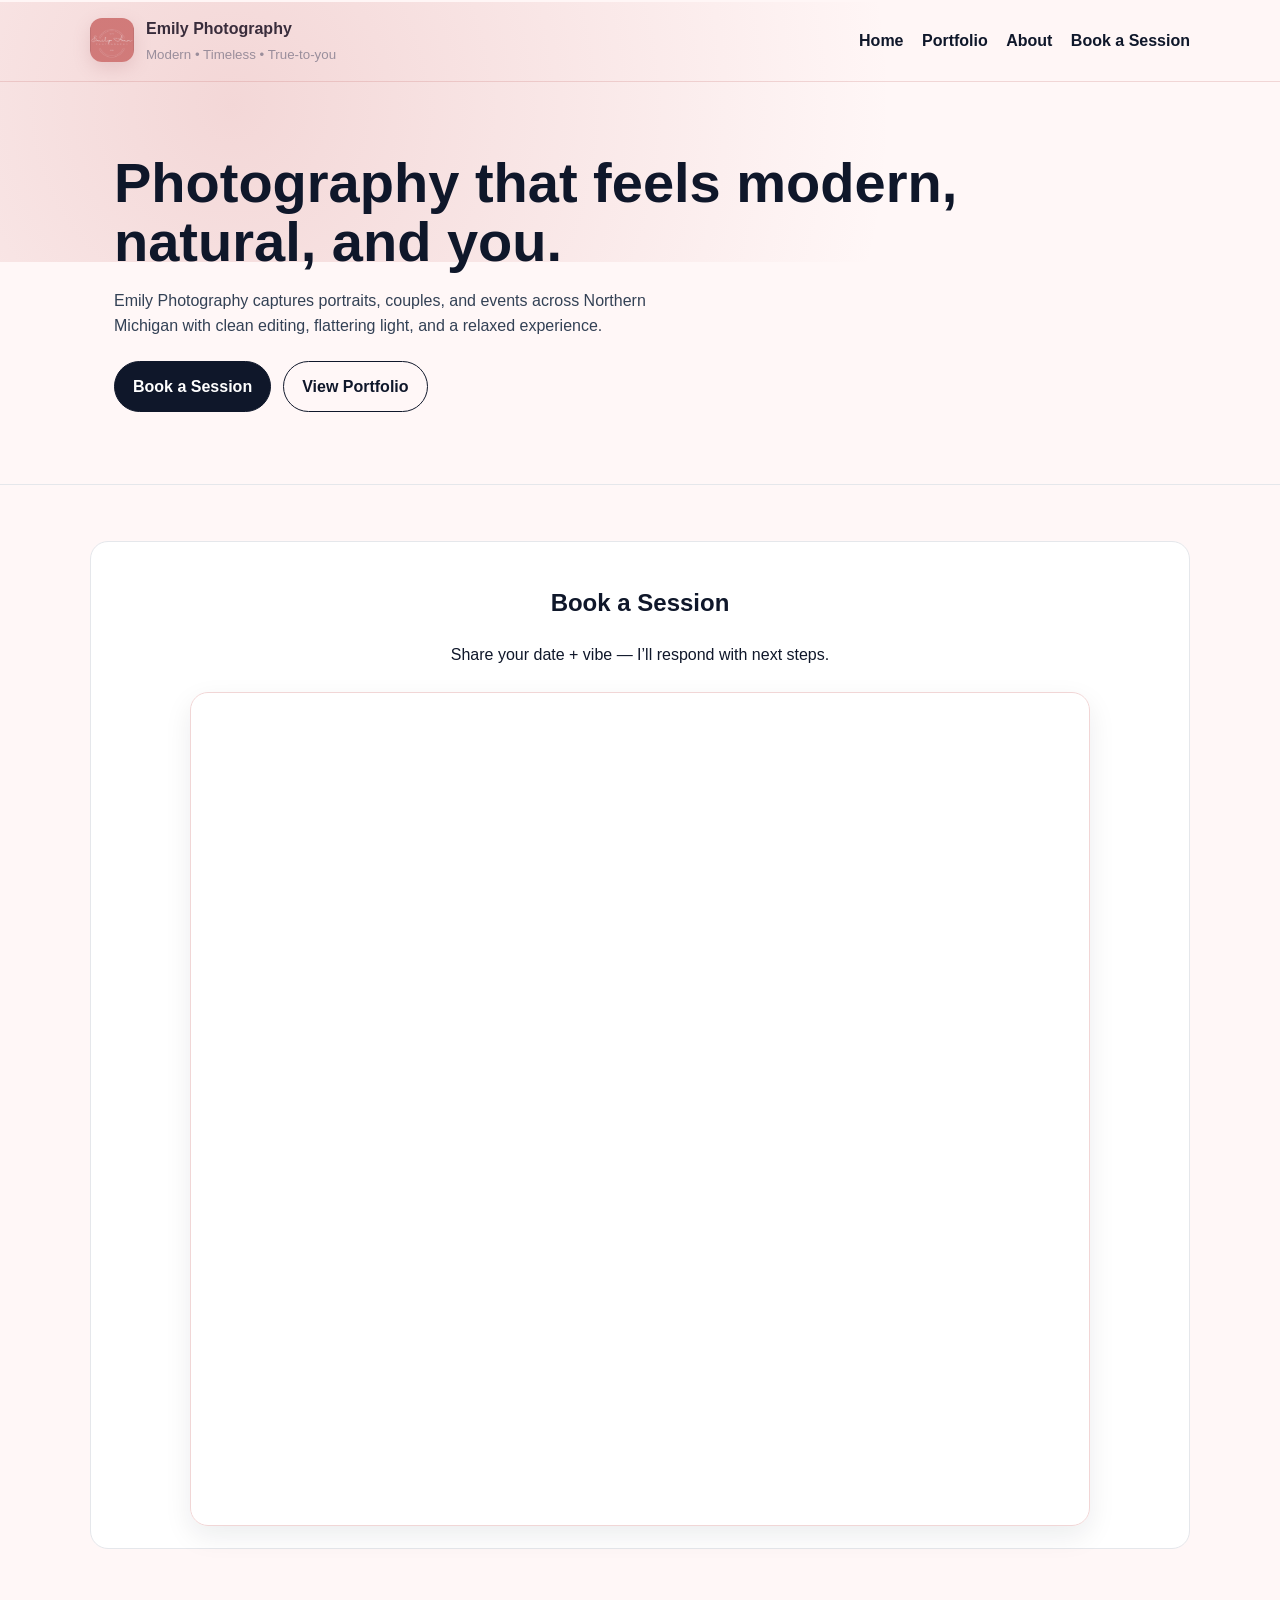
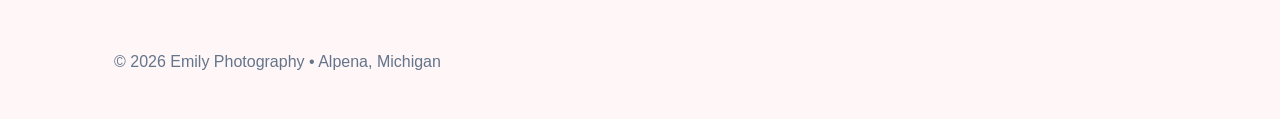
==== index.html @ 6cd6b3d8 "Make booking iframe responsive and accessible (min-height + title + loading)" ====
<!DOCTYPE html>
<html lang="en">

<head>
  <meta charset="UTF-8">
  <title>Emily Photography | Alpena, Michigan</title>
  <meta name="viewport" content="width=device-width, initial-scale=1.0">
  <link rel="stylesheet" href="styles.css?v=4">
</head>

<body>
  <a class="skip-link" href="#main">Skip to content</a>

<header>
  <div class="container nav">
    <a class="brand" href="index.html">
      <img
        class="brand__logo"
        src="images/logo.png"
        alt="Emily Ann Photography logo"
      >
      <span class="brand__text">
        <strong>Emily Photography</strong>
        <small>Modern • Timeless • True-to-you</small>
      </span>
    </a>

    <input id="nav-toggle" class="nav-toggle" type="checkbox" aria-hidden="true" />
    <label class="burger" for="nav-toggle" aria-label="Toggle navigation" aria-controls="primary-nav" aria-expanded="false"><span></span></label>

    <nav id="primary-nav" class="navlinks" role="navigation">
      <a href="index.html" class="active">Home</a>
      <a href="portfolio.html">Portfolio</a>
      <a href="about.html">About</a>
      <a href="book.html">Book a Session</a>
    </nav>
  </div>
</header>

<main id="main">

  <section class="hero">

 
    <div class="container">
      <h1>Photography that feels modern, natural, and you.</h1>

      <p>
        Emily Photography captures portraits, couples, and events across
        Northern Michigan with clean editing, flattering light, and a relaxed experience.
      </p>

      <div class="btnRow">
        <a class="btn dark" href="#book">Book a Session</a>
        <a class="btn" href="portfolio.html">View Portfolio</a>
      </div>
    </div>
  </section>

  <section id="book" class="section">
    <div class="container card pad" style="text-align:center;">
      <h2>Book a Session</h2>
      <p>Share your date + vibe — I’ll respond with next steps.</p>
<div class="formEmbed" style="margin-top:24px; text-align:left;">
  <iframe
    src="https://docs.google.com/forms/d/e/1FAIpQLScd4EFH-3sNKVYzBAOEiXhfHDELiRGrvVAjnkmU3j-9_em-rw/viewform?embedded=true"
    title="Booking form"
    loading="lazy"
    style="width:100%; min-height:800px; border:0;">
    Loading…
  </iframe>
</div>
    </div>
  </section>

</main>

<footer>
  <div class="container">
    <p>© <span id="year"></span> Emily Photography • Alpena, Michigan</p>
  </div>
</footer>

<script>
  // set year
  document.getElementById("year").textContent = new Date().getFullYear();

  // mobile nav toggle accessibility
  (function(){
    const toggle = document.getElementById('nav-toggle');
    const burger = document.querySelector('.burger');
    const nav = document.getElementById('primary-nav');
    if (!toggle || !burger || !nav) return;

    function update(){
      const open = toggle.checked;
      burger.setAttribute('aria-expanded', String(open));
    }

    toggle.addEventListener('change', update);

    // close nav when a link is clicked (small screens)
    document.querySelectorAll('.navlinks a').forEach(a => a.addEventListener('click', ()=>{
      if (toggle.checked) { toggle.checked = false; update(); }
    }));

    // Esc closes nav
    document.addEventListener('keydown', (e)=>{
      if (e.key === 'Escape' && toggle.checked){ toggle.checked = false; update(); }
    });
  })();
</script>

</body>
</html>
---- styles.css ----
/* base */
*{ box-sizing: border-box; }

:root{
  /* pulled from your logo */
  --brand-rose:  #D07878;
  --brand-mauve: #905058;
  --brand-blush: #E8B0B0;
  --ink:   #0f172a;
  --paper: #fff7f7;
  --line:  #f1d6d6;
}

body{
  margin:0;
  font-family:-apple-system,BlinkMacSystemFont,"Segoe UI",Roboto,Helvetica,Arial,sans-serif;
  color: var(--ink);
  background: var(--paper);
  line-height:1.6;
}

a{ color: inherit; }

/* Header polish */
header{
  background: rgba(255, 247, 247, .9);
  border-bottom: 1px solid var(--line);
}

/* Brand layout with logo */
.brand{
  display:flex;
  align-items:center;
  gap:12px;
  text-decoration:none;
  color:inherit;
  font-weight:700;
}
.brand__logo{
  width:44px;
  height:44px;
  border-radius:12px;
  object-fit:cover;
  box-shadow: 0 6px 18px rgba(144, 80, 88, .18);
}
.brand__text strong{ display:block; font-weight:800; }
.brand__text small{
  display:block;
  opacity:.75;
  margin-top:2px;
  font-weight:500;
  color:#64748b;
}

/* Nav */
.container{ max-width:1100px; margin:0 auto; padding:0 24px; }

.nav{
  display:flex;
  align-items:center;
  justify-content:space-between;
  gap:16px;
  padding:16px 0;
}

.navlinks a{
  margin-left:14px;
  text-decoration:none;
  color: var(--ink);
  font-weight:600;
}
.navlinks a:hover{ text-decoration:underline; }

/* Buttons */
.btnRow{ display:flex; gap:12px; flex-wrap:wrap; }

.btn{
  display:inline-flex;
  align-items:center;
  justify-content:center;
  padding:12px 18px;
  border-radius:999px;
  border:1px solid var(--ink);
  text-decoration:none;
  font-weight:700;
  transition: transform .18s ease, box-shadow .18s ease, background-color .18s ease, color .18s ease, border-color .18s ease;
}
.btn.dark{ background: var(--ink); color:#fff; }
.btn:hover{ transform: translateY(-1px); }

/* Optional themed buttons (if you ever use them) */
/* Support both class formats: .btn.primary (used in some HTML) and .btn-primary (used in CSS) */
.btn.primary,
.btn-primary{
  background: var(--brand-mauve);
  color:#fff;
  border:1px solid var(--brand-mauve);
}
.btn.primary:hover,
.btn-primary:hover{ filter: brightness(.95); }

/* Secondary (both class formats) */
.btn.secondary,
.btn-secondary{
  background: transparent;
  color: var(--brand-mauve);
  border: 1px solid rgba(144,80,88,.35);
}
.btn.secondary:hover,
.btn-secondary:hover{ background: rgba(208,120,120,.10); }

/* Hero */
.hero{
  position: relative;
  padding:72px 0;
}

/* Subtle rose glow behind hero area */
.hero::before{
  content:"";
  position:absolute;
  inset:-80px -40px auto -40px;
  height:260px;
  background: radial-gradient(
    circle at 20% 40%,
    rgba(208,120,120,.25),
    transparent 60%
  );
  pointer-events:none;
  z-index:0; /* keep glow behind content */
}

/* Lift hero content above glow so everything is clickable */
.hero > *{
  position: relative;
  z-index: 1;
}

.hero h1{
  font-size:56px;
  line-height:1.05;
  margin:0 0 16px;
  position: relative;
  z-index: 1;
}

.hero p{
  max-width:64ch;
  color:#334155;
  margin:0 0 22px;
}

/* Eye-catch: highlight the word "you" in the hero headline (VISIBLE fix) */
.hero .accent{
  position: relative;
  display: inline-block;
  z-index: 1; /* keep text above highlight */
}

.hero .accent::after{
  content:"";
  position:absolute;
  left:-6px;
  right:-6px;
  bottom:.05em;
  height:.42em;
  background: linear-gradient(
    90deg,
    rgba(208,120,120,.55),
    rgba(232,176,176,.70)
  );
  border-radius: 999px;
  z-index: 0; /* NOT -1, so it stays above hero glow */
  transform: scaleX(0);
  transform-origin: left;
  animation: underlineIn .8s ease-out .25s forwards;
}

@keyframes underlineIn{
  to{ transform: scaleX(1); }
}

@media (prefers-reduced-motion: reduce){
  .hero .accent::after{ animation: none; transform: scaleX(1); }
}

/* Sections */
.section{
  padding:56px 0;
  border-top:1px solid #e5e7eb;
}

.card{
  border:1px solid #e5e7eb;
  border-radius:18px;
  background:#fff;
}
.pad{ padding:22px; }

/* Footer */
footer{ padding:28px 0; color:#64748b; }

/* ---------- Portfolio Gallery ---------- */
.pageTitle{ margin:0 0 8px; font-size:40px; letter-spacing:-0.02em; }
.pageSub{ margin:0 0 22px; color:#334155; }

.gallery{
  display:grid;
  grid-template-columns:repeat(auto-fill, minmax(260px, 1fr));
  gap:24px;
  margin-top:32px;
  align-items:start;
}

.gallery .tile{
  border-radius:18px;
  overflow:hidden;
  border:1px solid #e5e7eb;
  background:#fff;
  transform: translateY(0);
  transition: transform .18s ease, box-shadow .18s ease, border-color .18s ease;
  box-shadow: 0 0 0 rgba(0,0,0,0);
}

.gallery .tile img{
  width:100%;
  height:260px;
  object-fit:cover;
  display:block;
  transform: scale(1);
  transition: transform .25s ease;
}

.gallery .tile:hover{
  transform: translateY(-2px);
  border-color:#dbe3ee;
  box-shadow: 0 12px 30px rgba(15, 23, 42, 0.12);
}

.gallery .tile:hover img{ transform: scale(1.04); }

/* Better mobile grid */
@media (max-width: 760px){
  .gallery{ grid-template-columns: repeat(2, minmax(0, 1fr)); gap:14px; }
  .gallery .tile img{ height:180px; }
}
@media (max-width: 420px){
  .gallery{ grid-template-columns: 1fr; }
  .gallery .tile img{ height:220px; }
}

/* Lightbox */
.no-scroll{ overflow:hidden; }

.lightbox{
  display:none;
  position:fixed;
  inset:0;
  z-index:9999;
}
.lightbox.is-open{ display:block; }

/* Backdrop */
.lightbox__backdrop{
  position:absolute;
  inset:0;
  background: rgba(0,0,0,.72);
}

/* Dialog (modal panel) */
.lightbox__dialog{
  position: relative;
  max-width: min(1100px, 92vw);
  max-height: 90vh;
  margin: 5vh auto;
  border-radius: 18px;
  overflow: hidden;
  background: rgba(0,0,0,.35);
  backdrop-filter: blur(8px);
  outline: none;
}

/* Figure / image */
.lightbox__figure{ margin:0; }

.lightbox__img{
  display:block;
  width:100%;
  height:auto;
  max-height: 90vh;
  object-fit: contain;
}

/* Optional caption */
.lightbox__caption{
  padding: 10px 14px;
  color: rgba(255,255,255,.85);
  font-size: 14px;
}

/* Top controls */
.lightbox__back,
.lightbox__close{
  position:absolute;
  top:12px;
  z-index:2;
  border:0;
  border-radius:999px;
  padding:10px 14px;
  font-size:14px;
  cursor:pointer;
}

.lightbox__back{ left:12px; }
.lightbox__close{
  right:12px;
  width:42px;
  height:42px;
  border-radius:999px;
  font-size:22px;
  line-height:1;
}

/* Keyboard focus */
.lightbox__back:focus-visible,
.lightbox__close:focus-visible,
.lightbox__nav:focus-visible{
  outline:3px solid currentColor;
  outline-offset:3px;
}

/* Prev/Next arrows */
.lightbox__nav{
  position:absolute;
  top:50%;
  transform: translateY(-50%);
  z-index:2;
  border:0;
  width:44px;
  height:44px;
  border-radius:999px;
  font-size:26px;
  cursor:pointer;
}

.lightbox__nav--prev{ left:12px; }
.lightbox__nav--next{ right:12px; }

/* Button styling (Back / Close / Nav) */
.lightbox__back,
.lightbox__close,
.lightbox__nav{
  background: rgba(255,255,255,.92);
  color: var(--ink);
}
.lightbox__back:hover,
.lightbox__close:hover,
.lightbox__nav:hover{ background: rgba(255,255,255,1); }

/* Give arrows space on small screens */
@media (max-width: 520px){
  .lightbox__nav--prev{ left:8px; }
  .lightbox__nav--next{ right:8px; }
  .lightbox__back{ left:8px; }
  .lightbox__close{ right:8px; }
}

/* About page portrait */
.media{
  display:flex;
  flex-direction:column;
  align-items:center;
  gap:10px;
}

.media img{
  width:160px;
  height:160px;
  border-radius:50%;
  object-fit:cover;
  display:block;
  box-shadow: 0 12px 30px rgba(15,23,42,.15);
}

.media .caption{
  font-weight:700;
  color:#334155;
}

/* Pills (small label) */
.pill{
  display:inline-block;
  padding:6px 10px;
  border-radius:999px;
  background: rgba(208,120,120,.12);
  color: var(--brand-mauve);
  font-weight:700;
  font-size:13px;
}

/* Form embed */
.formEmbed iframe{
  width:100%;
  min-height:800px;
  height:auto;
  border:0;
}

/* Skip link (accessible) */
.skip-link{
  position: absolute;
  left: -999px;
  top: auto;
  width: 1px;
  height: 1px;
  overflow: hidden;
}
.skip-link:focus{
  left: 16px;
  top: 16px;
  width: auto;
  height: auto;
  padding: 8px 12px;
  background: #fff;
  border-radius: 6px;
  box-shadow: 0 6px 18px rgba(15,23,42,.12);
  z-index: 10000;
}

/* Nav toggle (hidden checkbox) */
.nav-toggle{ position: absolute; left: -9999px; }

/* Burger button */
.burger{
  display:none;
  align-items:center;
  justify-content:center;
  width:40px;
  height:40px;
  border-radius:8px;
  cursor:pointer;
  border:1px solid transparent;
  background:transparent;
}
.burger span{ display:block; width:18px; height:2px; background:var(--ink); position:relative; }
.burger span::before,
.burger span::after{ content:''; position:absolute; left:0; right:0; height:2px; background:var(--ink); }
.burger span::before{ top:-6px; }
.burger span::after{ top:6px; }

@media (max-width: 760px){
  .container.nav{ position:relative; }
  .burger{ display:flex; }

  /* Hide nav links by default, show as stacked panel when toggled */
  .navlinks{
    display:none;
    position:absolute;
    top:100%;
    left:0;
    right:0;
    background:var(--paper);
    padding:16px;
    flex-direction:column;
    gap:8px;
    border-bottom-left-radius:12px;
    border-bottom-right-radius:12px;
    border:1px solid #eaeaea;
  }

  /* Show nav when checkbox is checked (structure: input + label + nav) */
  .nav-toggle:checked + .burger + .navlinks{ display:flex; }

  .navlinks a{ margin:0; padding:10px 12px; border-radius:8px; }
}

/* Ensure focus-visible outlines for burger */
.burger:focus-visible{ outline:3px solid currentColor; outline-offset:3px; }
@media (max-width: 760px){
  .formEmbed iframe{ height:1250px; }
}

/* Two-column layout (About page) */
.grid{
  display:grid;
  gap:48px;
  width:100%;
}

.two-col{
  display:grid;
  grid-template-columns: 1fr 260px;
  align-items:start;
  gap:48px;
}

@media (max-width: 900px){
  .two-col{ grid-template-columns: 1fr; }
  .media{ margin-top:32px; }
}

/* Smooth scrolling for anchor links */
html{ scroll-behavior: smooth; }

/* Offset for sticky header when scrolling to #book */
#book{ scroll-margin-top: 90px; }
/* --- Hero entrance animation (makes motion obvious) --- */
.hero h1,
.hero p,
.hero .btnRow{
  opacity: 0;
  transform: translateY(12px);
  animation: heroFadeUp .7s ease-out forwards;
}

.hero p{ animation-delay: .12s; }
.hero .btnRow{ animation-delay: .22s; }

@keyframes heroFadeUp{
  to{ opacity: 1; transform: translateY(0); }
}

/* Make the underline animation reliably noticeable */
.hero .accent::after{
  animation: underlineIn .7s ease-out .45s both;
}

/* =========================
   Google Form Embed (Book page)
========================= */
.formEmbed{
  margin-top: 18px;
  background: var(--paper, #ffffff);
  border: 1px solid var(--line, #e5e7eb);
  border-radius: 18px;
  box-shadow: 0 10px 28px rgba(15, 23, 42, 0.08);
  overflow: hidden; /* clips iframe corners */
}

.formEmbed iframe{
  width: 100%;
  display: block;
  border: 0;
  background: transparent;
  min-height: 1100px; /* raise if submit button is cut off */
}

@media (max-width: 520px){
  .formEmbed iframe{
    min-height: 1250px;
  }
}

/* Subtle inset to absorb Google header */
.formEmbed{
  padding: 14px;
}

.formEmbed iframe{
  border-radius: 12px;
}

/* Make the booking embed feel like the site's "card" width */
.formEmbed{
  max-width: 900px;
  margin-left: auto;
  margin-right: auto;
}

.formEmbed{
  padding: 16px;
  background: rgba(255,255,255,0.72); /* soft mat */
  backdrop-filter: blur(6px);
}
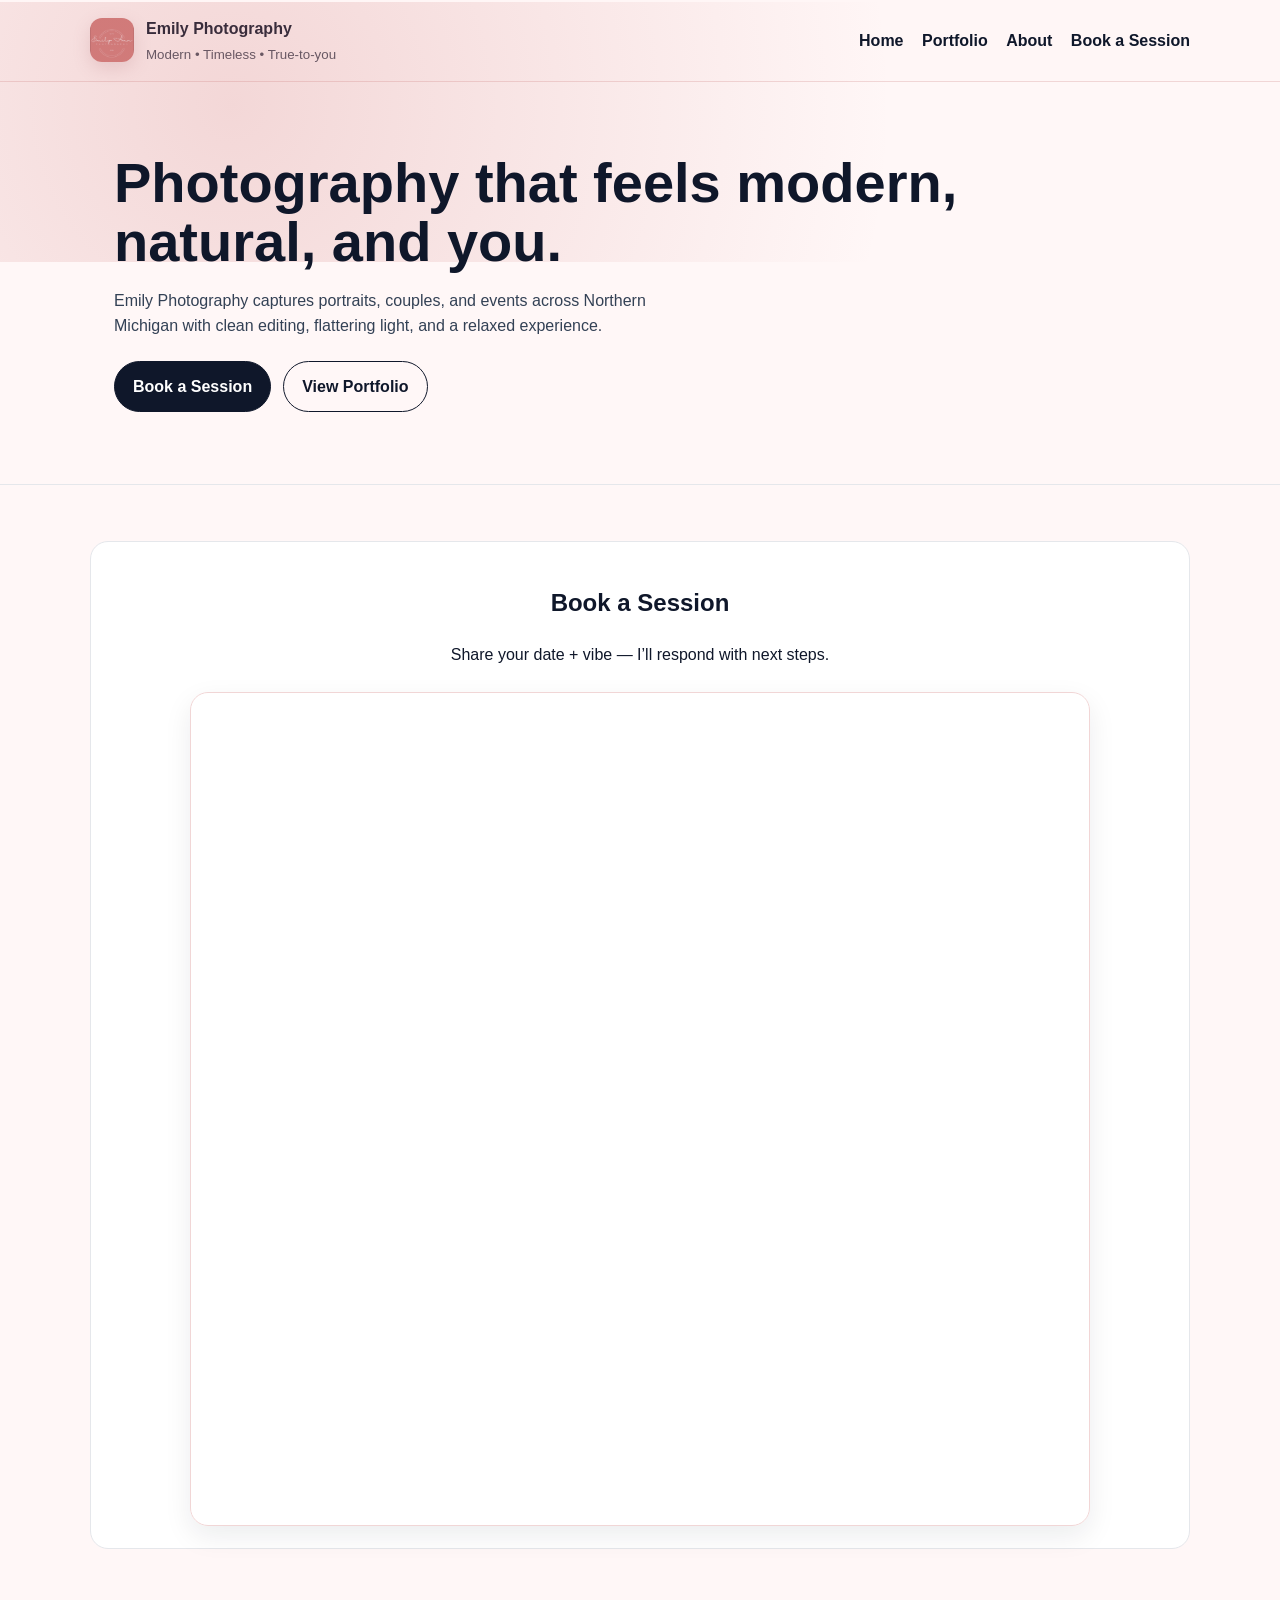
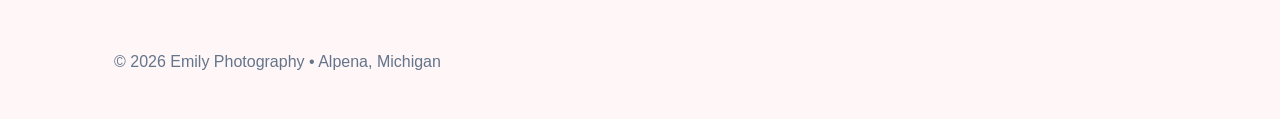
==== commit df8d8d77: "Replace nav checkbox+label with accessible button; fix small tagline contrast; update CSS/JS" ====
--- a/index.html
+++ b/index.html
@@ -25,8 +25,7 @@
       </span>
     </a>
 
-    <input id="nav-toggle" class="nav-toggle" type="checkbox" aria-hidden="true" />
-    <label class="burger" for="nav-toggle" aria-label="Toggle navigation" aria-controls="primary-nav" aria-expanded="false"><span></span></label>
+    <button class="burger" type="button" aria-label="Toggle navigation" aria-controls="primary-nav" aria-expanded="false"><span></span></button>
 
     <nav id="primary-nav" class="navlinks" role="navigation">
       <a href="index.html" class="active">Home</a>
@@ -85,31 +84,27 @@
   // set year
   document.getElementById("year").textContent = new Date().getFullYear();
 
-  // mobile nav toggle accessibility
+  // accessible mobile nav toggle
   (function(){
-    const toggle = document.getElementById('nav-toggle');
     const burger = document.querySelector('.burger');
-    const nav = document.getElementById('primary-nav');
-    if (!toggle || !burger || !nav) return;
+    const container = document.querySelector('.container.nav');
+    if (!burger || !container) return;
 
-    function update(){
-      const open = toggle.checked;
+    function update(open){
       burger.setAttribute('aria-expanded', String(open));
+      container.classList.toggle('nav-open', !!open);
     }
 
-    toggle.addEventListener('change', update);
+    burger.addEventListener('click', ()=>{
+      const open = burger.getAttribute('aria-expanded') === 'true';
+      update(!open);
+    });
 
-    // close nav when a link is clicked (small screens)
-    document.querySelectorAll('.navlinks a').forEach(a => a.addEventListener('click', ()=>{
-      if (toggle.checked) { toggle.checked = false; update(); }
-    }));
+    document.querySelectorAll('.navlinks a').forEach(a => a.addEventListener('click', ()=>{ update(false); }));
 
-    // Esc closes nav
-    document.addEventListener('keydown', (e)=>{
-      if (e.key === 'Escape' && toggle.checked){ toggle.checked = false; update(); }
-    });
+    document.addEventListener('keydown', (e)=>{ if (e.key === 'Escape' && container.classList.contains('nav-open')){ update(false); }});
   })();
-</script>
+</script> 
 
 </body>
 </html>  
--- a/styles.css
+++ b/styles.css
@@ -427,9 +427,6 @@
   z-index: 10000;
 }
 
-/* Nav toggle (hidden checkbox) */
-.nav-toggle{ position: absolute; left: -9999px; }
-
 /* Burger button */
 .burger{
   display:none;
@@ -468,11 +465,17 @@
     border:1px solid #eaeaea;
   }
 
-  /* Show nav when checkbox is checked (structure: input + label + nav) */
-  .nav-toggle:checked + .burger + .navlinks{ display:flex; }
+  /* Show nav when the container has .nav-open */
+  .container.nav.nav-open .navlinks{ display:flex; }
 
   .navlinks a{ margin:0; padding:10px 12px; border-radius:8px; }
 }
+
+/* Ensure focus-visible outlines for burger */
+.burger:focus-visible{ outline:3px solid currentColor; outline-offset:3px; }
+
+/* Brand small contrast fix */
+.brand__text small{ color: var(--ink); }
 
 /* Ensure focus-visible outlines for burger */
 .burger:focus-visible{ outline:3px solid currentColor; outline-offset:3px; }
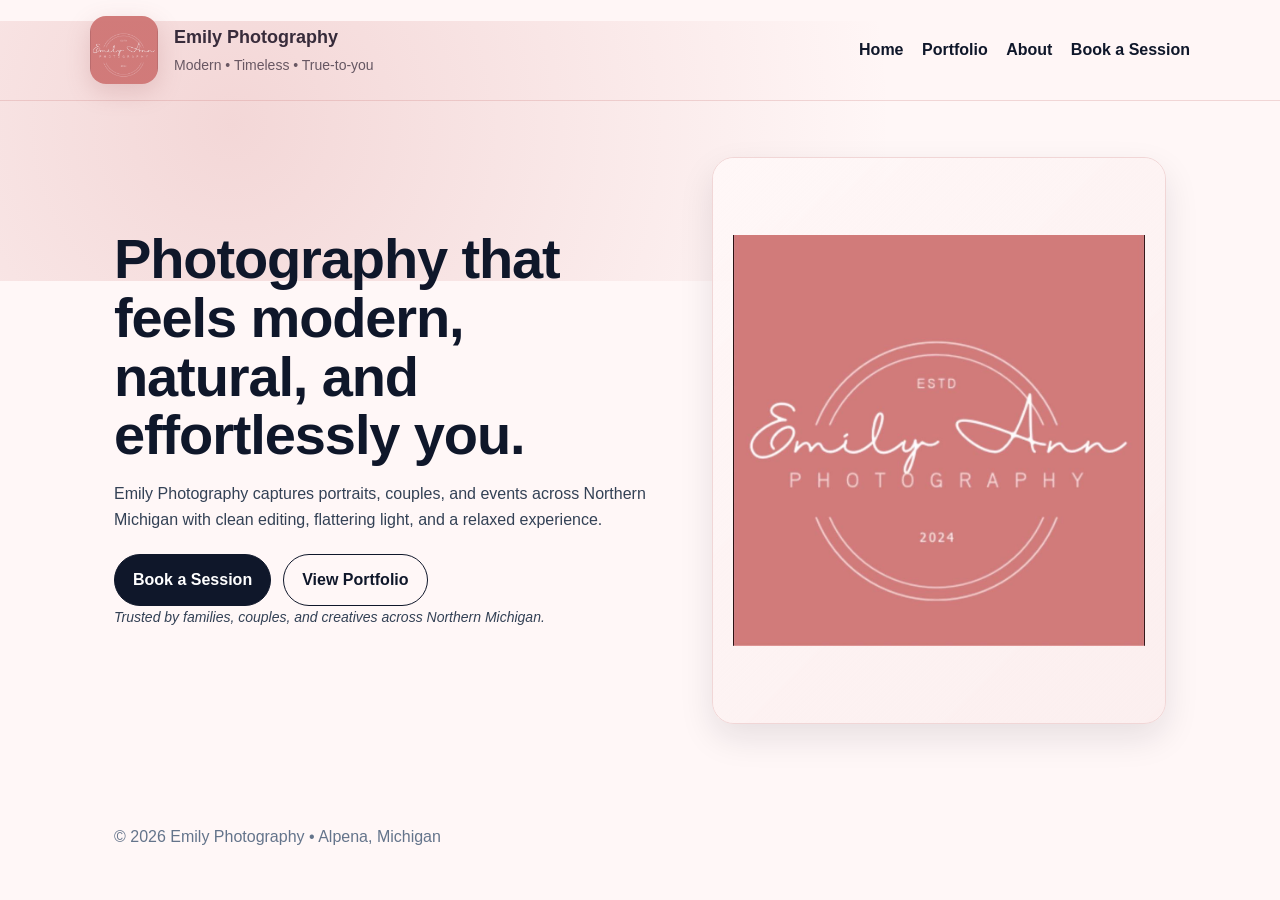
==== commit 9e43ee23: "Update website: add hero slideshow, booking form, trust line, and enhanced branding" ====
--- a/index.html
+++ b/index.html
@@ -5,7 +5,7 @@
   <meta charset="UTF-8">
   <title>Emily Photography | Alpena, Michigan</title>
   <meta name="viewport" content="width=device-width, initial-scale=1.0">
-  <link rel="stylesheet" href="styles.css?v=4">
+  <link rel="stylesheet" href="styles.css?v=5">
 </head>
 
 <body>
@@ -39,36 +39,32 @@
 <main id="main">
 
   <section class="hero">
+    <div class="container hero-grid">
+      <div class="hero-copy">
+        <h1>Photography that feels modern, natural, and effortlessly you.</h1>
 
- 
-    <div class="container">
-      <h1>Photography that feels modern, natural, and you.</h1>
+        <p>
+          Emily Photography captures portraits, couples, and events across
+          Northern Michigan with clean editing, flattering light, and a relaxed experience.
+        </p>
 
-      <p>
-        Emily Photography captures portraits, couples, and events across
-        Northern Michigan with clean editing, flattering light, and a relaxed experience.
-      </p>
+        <div class="btnRow">
+          <a class="btn dark" href="book.html">Book a Session</a>
+          <a class="btn" href="portfolio.html">View Portfolio</a>
+        </div>
+        
+        <p class="trust-line">Trusted by families, couples, and creatives across Northern Michigan.</p>
+      </div>
 
-      <div class="btnRow">
-        <a class="btn dark" href="#book">Book a Session</a>
-        <a class="btn" href="portfolio.html">View Portfolio</a>
+      <div class="hero-media">
+        <div class="slideshow">
+          <img src="images/logo.png" alt="Emily Ann Photography logo" class="slide active">
+          <img src="images/woman-1.jpg" alt="Portrait photography by Emily Photography" class="slide">
+          <img src="images/wedding-1.jpg" alt="Wedding photography by Emily Photography" class="slide">
+          <img src="images/woman-2.jpg" alt="Portrait photography by Emily Photography" class="slide">
+          <img src="images/wedding-3.jpg" alt="Wedding photography by Emily Photography" class="slide">
+        </div>
       </div>
-    </div>
-  </section>
-
-  <section id="book" class="section">
-    <div class="container card pad" style="text-align:center;">
-      <h2>Book a Session</h2>
-      <p>Share your date + vibe — I’ll respond with next steps.</p>
-<div class="formEmbed" style="margin-top:24px; text-align:left;">
-  <iframe
-    src="https://docs.google.com/forms/d/e/1FAIpQLScd4EFH-3sNKVYzBAOEiXhfHDELiRGrvVAjnkmU3j-9_em-rw/viewform?embedded=true"
-    title="Booking form"
-    loading="lazy"
-    style="width:100%; min-height:800px; border:0;">
-    Loading…
-  </iframe>
-</div>
     </div>
   </section>
 
@@ -104,6 +100,23 @@
 
     document.addEventListener('keydown', (e)=>{ if (e.key === 'Escape' && container.classList.contains('nav-open')){ update(false); }});
   })();
+
+  // Hero slideshow
+  (function(){
+    const slides = document.querySelectorAll('.slideshow .slide');
+    if (slides.length === 0) return;
+    
+    let currentSlide = 0;
+    
+    function nextSlide() {
+      slides[currentSlide].classList.remove('active');
+      currentSlide = (currentSlide + 1) % slides.length;
+      slides[currentSlide].classList.add('active');
+    }
+    
+    // Change slide every 4 seconds
+    setInterval(nextSlide, 4000);
+  })();
 </script> 
 
 </body>
--- a/styles.css
+++ b/styles.css
@@ -31,25 +31,26 @@
 .brand{
   display:flex;
   align-items:center;
-  gap:12px;
+  gap:16px;
   text-decoration:none;
   color:inherit;
   font-weight:700;
 }
 .brand__logo{
-  width:44px;
-  height:44px;
-  border-radius:12px;
+  width:68px;
+  height:68px;
+  border-radius:16px;
   object-fit:cover;
-  box-shadow: 0 6px 18px rgba(144, 80, 88, .18);
-}
-.brand__text strong{ display:block; font-weight:800; }
+  box-shadow: 0 8px 24px rgba(144, 80, 88, .22);
+}
+.brand__text strong{ display:block; font-weight:800; font-size:18px; }
 .brand__text small{
   display:block;
   opacity:.75;
   margin-top:2px;
   font-weight:500;
   color:#64748b;
+  font-size:14px;
 }
 
 /* Nav */
@@ -88,6 +89,14 @@
 .btn.dark{ background: var(--ink); color:#fff; }
 .btn:hover{ transform: translateY(-1px); }
 
+/* Trust line */
+.trust-line{
+  margin-top: 18px;
+  font-size: 14px;
+  color: #64748b;
+  font-style: italic;
+}
+
 /* Optional themed buttons (if you ever use them) */
 /* Support both class formats: .btn.primary (used in some HTML) and .btn-primary (used in CSS) */
 .btn.primary,
@@ -109,10 +118,14 @@
 .btn.secondary:hover,
 .btn-secondary:hover{ background: rgba(208,120,120,.10); }
 
-/* Hero */
+/* =============================
+   HERO SECTION
+============================= */
+
+/* Hero base */
 .hero{
   position: relative;
-  padding:72px 0;
+  padding: clamp(28px, 5vw, 56px) 0;
 }
 
 /* Subtle rose glow behind hero area */
@@ -136,6 +149,31 @@
   z-index: 1;
 }
 
+/* Hero grid layout */
+.hero-grid {
+  display: grid;
+  grid-template-columns: 1.1fr 0.9fr;
+  gap: clamp(18px, 4vw, 44px);
+  align-items: center;
+}
+
+/* Hero copy styles */
+.hero-copy h1 {
+  margin: 0 0 14px;
+  font-size:56px;
+  line-height: 1.05;
+  letter-spacing: -0.02em;
+  position: relative;
+  z-index: 1;
+}
+
+.hero-copy p {
+  margin: 0 0 22px;
+  max-width: 54ch;
+  color:#334155;
+}
+
+/* Fallback for non-grid hero h1 and p */
 .hero h1{
   font-size:56px;
   line-height:1.05;
@@ -150,11 +188,57 @@
   margin:0 0 22px;
 }
 
-/* Eye-catch: highlight the word "you" in the hero headline (VISIBLE fix) */
+/* Hero image card */
+.hero-media {
+  border-radius: 22px;
+  overflow: hidden;
+  border: 1px solid var(--line);
+  box-shadow: 0 14px 34px rgba(15, 23, 42, 0.10);
+  background: rgba(255, 255, 255, 0.35);
+}
+
+.hero-media img {
+  width: 100%;
+  height: auto;
+  display: block;
+  aspect-ratio: 4 / 5;
+  object-fit: cover;
+}
+
+/* Slideshow */
+.slideshow {
+  position: relative;
+  width: 100%;
+  height: 100%;
+}
+
+.slideshow .slide {
+  position: absolute;
+  top: 0;
+  left: 0;
+  width: 100%;
+  height: 100%;
+  opacity: 0;
+  transition: opacity 1s ease-in-out;
+}
+
+.slideshow .slide.active {
+  position: relative;
+  opacity: 1;
+}
+
+/* Logo image in slideshow - use contain instead of cover */
+.slideshow .slide[src*="logo"] {
+  object-fit: contain;
+  background: linear-gradient(135deg, var(--paper) 0%, rgba(232,176,176,0.15) 100%);
+  padding: 20px;
+}
+
+/* Eye-catch: highlight the word "you" in the hero headline */
 .hero .accent{
   position: relative;
   display: inline-block;
-  z-index: 1; /* keep text above highlight */
+  z-index: 1;
 }
 
 .hero .accent::after{
@@ -170,7 +254,7 @@
     rgba(232,176,176,.70)
   );
   border-radius: 999px;
-  z-index: 0; /* NOT -1, so it stays above hero glow */
+  z-index: 0;
   transform: scaleX(0);
   transform-origin: left;
   animation: underlineIn .8s ease-out .25s forwards;
@@ -180,8 +264,46 @@
   to{ transform: scaleX(1); }
 }
 
+/* Hero entrance animations */
+.hero h1,
+.hero p,
+.hero .btnRow{
+  opacity: 0;
+  transform: translateY(12px);
+  animation: heroFadeUp .7s ease-out forwards;
+}
+
+.hero p{ animation-delay: .12s; }
+.hero .btnRow{ animation-delay: .22s; }
+
+@keyframes heroFadeUp{
+  to{ opacity: 1; transform: translateY(0); }
+}
+
+.hero .accent::after{
+  animation: underlineIn .7s ease-out .45s both;
+}
+
+/* Responsive: stack grid on mobile */
+@media (max-width: 900px) {
+  .hero-grid {
+    grid-template-columns: 1fr;
+  }
+
+  .hero-media {
+    order: 2;
+  }
+}
+
 @media (prefers-reduced-motion: reduce){
   .hero .accent::after{ animation: none; transform: scaleX(1); }
+  .hero h1,
+  .hero p,
+  .hero .btnRow{
+    animation: none;
+    opacity: 1;
+    transform: translateY(0);
+  }
 }
 
 /* Sections */
@@ -507,26 +629,6 @@
 
 /* Offset for sticky header when scrolling to #book */
 #book{ scroll-margin-top: 90px; }
-/* --- Hero entrance animation (makes motion obvious) --- */
-.hero h1,
-.hero p,
-.hero .btnRow{
-  opacity: 0;
-  transform: translateY(12px);
-  animation: heroFadeUp .7s ease-out forwards;
-}
-
-.hero p{ animation-delay: .12s; }
-.hero .btnRow{ animation-delay: .22s; }
-
-@keyframes heroFadeUp{
-  to{ opacity: 1; transform: translateY(0); }
-}
-
-/* Make the underline animation reliably noticeable */
-.hero .accent::after{
-  animation: underlineIn .7s ease-out .45s both;
-}
 
 /* =========================
    Google Form Embed (Book page)
@@ -545,12 +647,12 @@
   display: block;
   border: 0;
   background: transparent;
-  min-height: 1100px; /* raise if submit button is cut off */
+  min-height: 1476px; /* updated to match Google Form height */
 }
 
 @media (max-width: 520px){
   .formEmbed iframe{
-    min-height: 1250px;
+    min-height: 1476px;
   }
 }
 
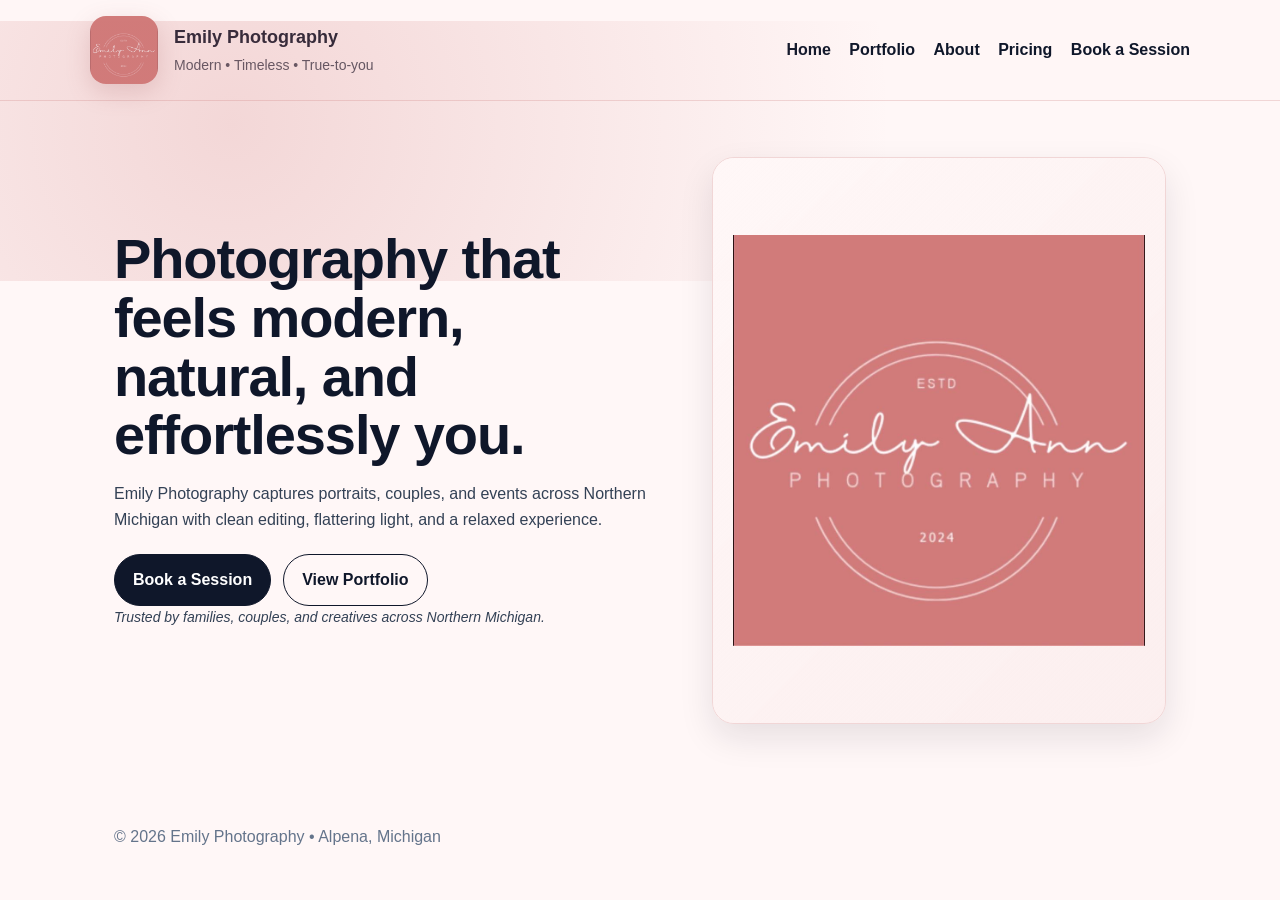
==== commit 653db93b: "Add pricing page with wedding photography packages" ====
--- a/index.html
+++ b/index.html
@@ -31,6 +31,7 @@
       <a href="index.html" class="active">Home</a>
       <a href="portfolio.html">Portfolio</a>
       <a href="about.html">About</a>
+      <a href="pricing.html">Pricing</a>
       <a href="book.html">Book a Session</a>
     </nav>
   </div>
--- a/styles.css
+++ b/styles.css
@@ -677,3 +677,168 @@
   background: rgba(255,255,255,0.72); /* soft mat */
   backdrop-filter: blur(6px);
 }
+
+/* =============================
+   PRICING PAGE
+============================= */
+
+.pricing-section {
+  padding: clamp(40px, 6vw, 80px) 0;
+  background: linear-gradient(
+    to bottom,
+    rgba(255, 247, 247, 0.5) 0%,
+    rgba(248, 240, 240, 0.3) 100%
+  );
+}
+
+.pricing-grid {
+  display: grid;
+  grid-template-columns: repeat(auto-fit, minmax(280px, 1fr));
+  gap: clamp(24px, 4vw, 40px);
+  max-width: 1100px;
+  margin: 0 auto;
+}
+
+.pricing-card {
+  background: rgba(255, 255, 255, 0.95);
+  border-radius: 16px;
+  overflow: hidden;
+  border: 1px solid var(--line);
+  box-shadow: 0 8px 24px rgba(15, 23, 42, 0.08);
+  transition: transform 0.3s ease, box-shadow 0.3s ease;
+  display: flex;
+  flex-direction: column;
+}
+
+.pricing-card:hover {
+  transform: translateY(-4px);
+  box-shadow: 0 12px 32px rgba(15, 23, 42, 0.14);
+}
+
+.pricing-card--featured {
+  border: 2px solid var(--brand-rose);
+  box-shadow: 0 12px 32px rgba(208, 120, 120, 0.2);
+}
+
+.pricing-card__image {
+  width: 100%;
+  height: 280px;
+  overflow: hidden;
+  background: var(--line);
+}
+
+.pricing-card__image img {
+  width: 100%;
+  height: 100%;
+  object-fit: cover;
+  display: block;
+}
+
+.pricing-card__header {
+  background: var(--brand-blush);
+  padding: 20px 24px;
+  text-align: center;
+}
+
+.pricing-card__header h2 {
+  margin: 0 0 12px;
+  font-size: 24px;
+  font-weight: 700;
+  letter-spacing: 0.5px;
+  text-transform: uppercase;
+  color: var(--brand-mauve);
+}
+
+.pricing-card__price {
+  font-size: 42px;
+  font-weight: 800;
+  color: var(--ink);
+  border: 3px solid var(--ink);
+  display: inline-block;
+  padding: 8px 32px;
+  border-radius: 8px;
+  background: rgba(255, 255, 255, 0.9);
+}
+
+.pricing-card__features {
+  list-style: none;
+  padding: 32px 28px;
+  margin: 0;
+  flex: 1;
+}
+
+.pricing-card__features li {
+  padding: 12px 0;
+  font-size: 16px;
+  line-height: 1.5;
+  color: var(--ink);
+  border-bottom: 1px solid rgba(208, 120, 120, 0.15);
+  font-weight: 500;
+}
+
+.pricing-card__features li:last-child {
+  border-bottom: none;
+}
+
+.pricing-card__features li::before {
+  content: "✓";
+  color: var(--brand-rose);
+  font-weight: 700;
+  margin-right: 12px;
+  font-size: 18px;
+}
+
+/* CTA Section */
+.cta-section {
+  padding: clamp(48px, 8vw, 96px) 0;
+  text-align: center;
+  background: linear-gradient(
+    135deg,
+    rgba(255, 247, 247, 0.8) 0%,
+    rgba(232, 176, 176, 0.15) 100%
+  );
+}
+
+.cta-section__title {
+  font-size: clamp(32px, 5vw, 48px);
+  margin: 0 0 32px;
+  font-family: Georgia, serif;
+  font-style: italic;
+  color: var(--ink);
+  font-weight: 400;
+}
+
+.cta-section__contact {
+  display: flex;
+  flex-wrap: wrap;
+  justify-content: center;
+  align-items: center;
+  gap: clamp(20px, 4vw, 40px);
+  margin-bottom: 16px;
+}
+
+.contact-link {
+  font-size: 18px;
+  font-weight: 600;
+  color: var(--brand-mauve);
+  text-decoration: none;
+  transition: color 0.2s ease;
+}
+
+.contact-link:hover {
+  color: var(--brand-rose);
+  text-decoration: underline;
+}
+
+/* Responsive adjustments */
+@media (max-width: 768px) {
+  .pricing-grid {
+    grid-template-columns: 1fr;
+    max-width: 500px;
+  }
+  
+  .cta-section__contact {
+    flex-direction: column;
+    gap: 16px;
+  }
+}
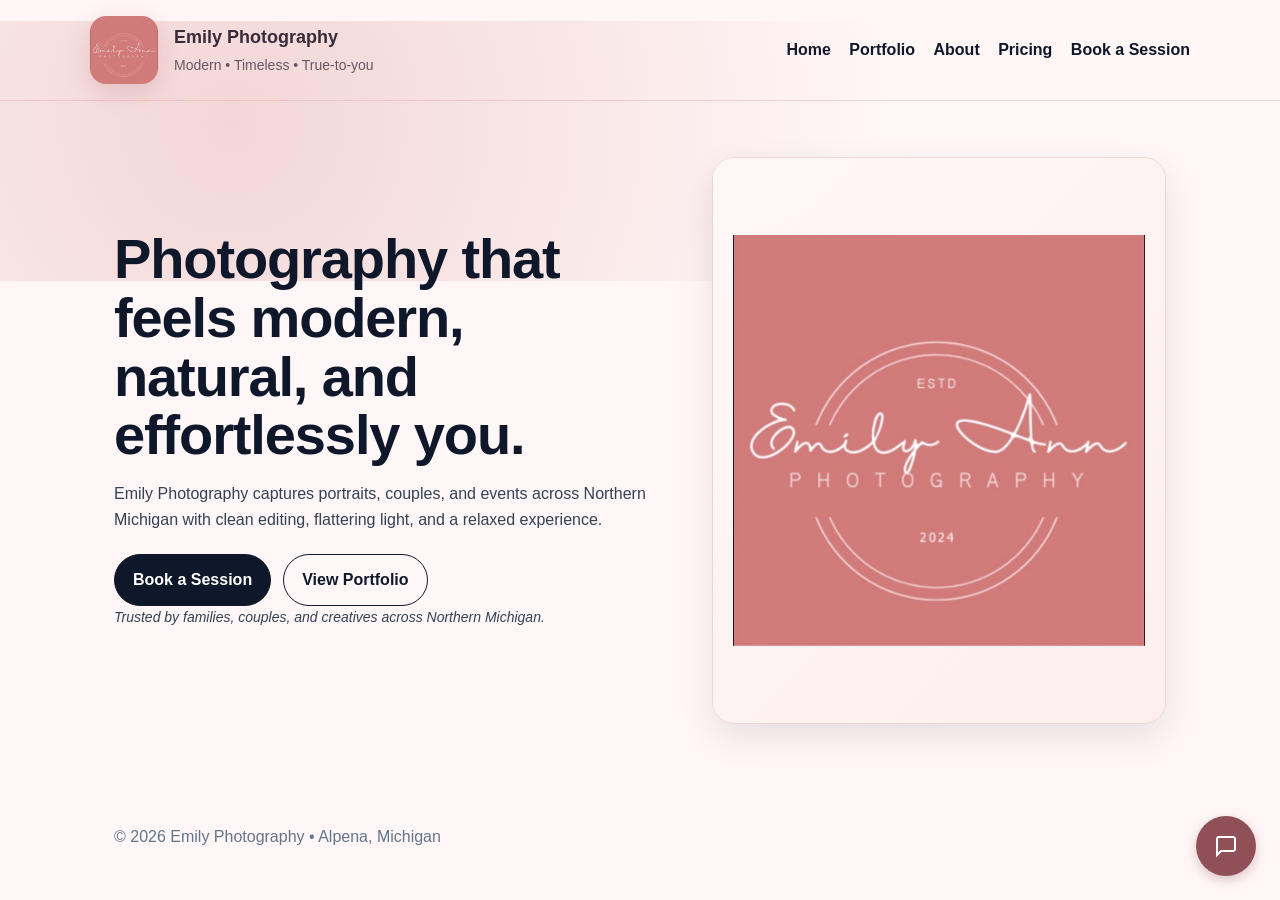
==== commit 30e0d3f1: "Add custom AI chatbot widget with branded design" ====
--- a/index.html
+++ b/index.html
@@ -6,6 +6,7 @@
   <title>Emily Photography | Alpena, Michigan</title>
   <meta name="viewport" content="width=device-width, initial-scale=1.0">
   <link rel="stylesheet" href="styles.css?v=5">
+  <link rel="stylesheet" href="chatbot.css">
 </head>
 
 <body>
@@ -16,7 +17,7 @@
     <a class="brand" href="index.html">
       <img
         class="brand__logo"
-        src="images/logo.png"
+        src="images/branding/logo.png"
         alt="Emily Ann Photography logo"
       >
       <span class="brand__text">
@@ -59,11 +60,11 @@
 
       <div class="hero-media">
         <div class="slideshow">
-          <img src="images/logo.png" alt="Emily Ann Photography logo" class="slide active">
-          <img src="images/woman-1.jpg" alt="Portrait photography by Emily Photography" class="slide">
-          <img src="images/wedding-1.jpg" alt="Wedding photography by Emily Photography" class="slide">
-          <img src="images/woman-2.jpg" alt="Portrait photography by Emily Photography" class="slide">
-          <img src="images/wedding-3.jpg" alt="Wedding photography by Emily Photography" class="slide">
+          <img src="images/branding/logo.png" alt="Emily Ann Photography logo" class="slide active">
+          <img src="images/portfolio/portraits/woman-1.jpg" alt="Portrait photography by Emily Photography" class="slide">
+          <img src="images/portfolio/weddings/wedding-1.jpg" alt="Wedding photography by Emily Photography" class="slide">
+          <img src="images/portfolio/portraits/woman-2.jpg" alt="Portrait photography by Emily Photography" class="slide">
+          <img src="images/portfolio/weddings/wedding-3.jpg" alt="Wedding photography by Emily Photography" class="slide">
         </div>
       </div>
     </div>
@@ -120,5 +121,4 @@
   })();
 </script> 
 
-</body>
-</html>  
+<script src="chatbot.js"></script>
--- a/styles.css
+++ b/styles.css
@@ -326,11 +326,43 @@
 .pageTitle{ margin:0 0 8px; font-size:40px; letter-spacing:-0.02em; }
 .pageSub{ margin:0 0 22px; color:#334155; }
 
+/* Portfolio filter buttons */
+.portfolio-filters{
+  display: flex;
+  gap: 10px;
+  flex-wrap: wrap;
+  margin-top: 24px;
+  padding-bottom: 8px;
+}
+
+.filter-btn{
+  padding: 10px 20px;
+  border: 1px solid #e5e7eb;
+  background: white;
+  border-radius: 999px;
+  font-weight: 600;
+  font-size: 15px;
+  cursor: pointer;
+  transition: all 0.2s ease;
+  color: var(--ink);
+}
+
+.filter-btn:hover{
+  background: rgba(208,120,120,.08);
+  border-color: var(--brand-rose);
+}
+
+.filter-btn.active{
+  background: var(--brand-mauve);
+  color: white;
+  border-color: var(--brand-mauve);
+}
+
 .gallery{
   display:grid;
   grid-template-columns:repeat(auto-fill, minmax(260px, 1fr));
   gap:24px;
-  margin-top:32px;
+  margin-top:24px;
   align-items:start;
 }
 
@@ -585,6 +617,7 @@
     border-bottom-left-radius:12px;
     border-bottom-right-radius:12px;
     border:1px solid #eaeaea;
+    z-index: 100;
   }
 
   /* Show nav when the container has .nav-open */
--- a/chatbot.css
+++ b/chatbot.css
@@ -0,0 +1,296 @@
+/* ========== Emily Photography AI Chatbot Styles ========== */
+
+/* Chat Button */
+.chat-button {
+  position: fixed;
+  bottom: 24px;
+  right: 24px;
+  width: 60px;
+  height: 60px;
+  border-radius: 50%;
+  background: var(--brand-mauve);
+  color: white;
+  border: none;
+  cursor: pointer;
+  box-shadow: 0 4px 12px rgba(144, 80, 88, 0.3);
+  display: flex;
+  align-items: center;
+  justify-content: center;
+  transition: all 0.3s ease;
+  z-index: 999;
+}
+
+.chat-button:hover {
+  transform: scale(1.1);
+  box-shadow: 0 6px 16px rgba(144, 80, 88, 0.4);
+}
+
+.chat-button.hidden {
+  opacity: 0;
+  pointer-events: none;
+  transform: scale(0.8);
+}
+
+/* Chat Window */
+.chat-window {
+  position: fixed;
+  bottom: 24px;
+  right: 24px;
+  width: 380px;
+  max-width: calc(100vw - 48px);
+  height: 550px;
+  max-height: calc(100vh - 100px);
+  background: white;
+  border-radius: 16px;
+  box-shadow: 0 8px 32px rgba(0, 0, 0, 0.12);
+  display: flex;
+  flex-direction: column;
+  opacity: 0;
+  transform: translateY(20px) scale(0.95);
+  pointer-events: none;
+  transition: all 0.3s ease;
+  z-index: 1000;
+  overflow: hidden;
+}
+
+.chat-window.open {
+  opacity: 1;
+  transform: translateY(0) scale(1);
+  pointer-events: all;
+}
+
+/* Chat Header */
+.chat-header {
+  background: linear-gradient(135deg, var(--brand-mauve) 0%, var(--brand-rose) 100%);
+  color: white;
+  padding: 16px;
+  display: flex;
+  align-items: center;
+  justify-content: space-between;
+  border-radius: 16px 16px 0 0;
+}
+
+.chat-header-content {
+  display: flex;
+  align-items: center;
+  gap: 12px;
+}
+
+.chat-avatar {
+  width: 40px;
+  height: 40px;
+  border-radius: 50%;
+  background: rgba(255, 255, 255, 0.2);
+  display: flex;
+  align-items: center;
+  justify-content: center;
+  font-weight: 700;
+  font-size: 16px;
+  border: 2px solid rgba(255, 255, 255, 0.3);
+}
+
+.chat-header-title {
+  font-weight: 700;
+  font-size: 16px;
+}
+
+.chat-header-subtitle {
+  font-size: 13px;
+  opacity: 0.9;
+}
+
+.chat-close {
+  background: transparent;
+  border: none;
+  color: white;
+  cursor: pointer;
+  padding: 4px;
+  border-radius: 4px;
+  transition: background 0.2s;
+  display: flex;
+  align-items: center;
+  justify-content: center;
+}
+
+.chat-close:hover {
+  background: rgba(255, 255, 255, 0.2);
+}
+
+/* Chat Messages */
+.chat-messages {
+  flex: 1;
+  overflow-y: auto;
+  padding: 16px;
+  display: flex;
+  flex-direction: column;
+  gap: 12px;
+  background: #f9fafb;
+}
+
+.chat-message {
+  display: flex;
+  animation: slideIn 0.3s ease;
+}
+
+@keyframes slideIn {
+  from {
+    opacity: 0;
+    transform: translateY(10px);
+  }
+  to {
+    opacity: 1;
+    transform: translateY(0);
+  }
+}
+
+.chat-message.user {
+  justify-content: flex-end;
+}
+
+.chat-message.bot {
+  justify-content: flex-start;
+}
+
+.message-bubble {
+  max-width: 75%;
+  padding: 10px 14px;
+  border-radius: 16px;
+  font-size: 15px;
+  line-height: 1.5;
+}
+
+.chat-message.user .message-bubble {
+  background: var(--brand-mauve);
+  color: white;
+  border-bottom-right-radius: 4px;
+}
+
+.chat-message.bot .message-bubble {
+  background: white;
+  color: var(--ink);
+  border-bottom-left-radius: 4px;
+  border: 1px solid #e5e7eb;
+}
+
+/* Typing Indicator */
+.typing-indicator .message-bubble {
+  display: flex;
+  gap: 4px;
+  padding: 12px 16px;
+}
+
+.typing-indicator .message-bubble span {
+  width: 8px;
+  height: 8px;
+  border-radius: 50%;
+  background: #94a3b8;
+  animation: typing 1.4s infinite;
+}
+
+.typing-indicator .message-bubble span:nth-child(2) {
+  animation-delay: 0.2s;
+}
+
+.typing-indicator .message-bubble span:nth-child(3) {
+  animation-delay: 0.4s;
+}
+
+@keyframes typing {
+  0%, 60%, 100% {
+    opacity: 0.3;
+    transform: translateY(0);
+  }
+  30% {
+    opacity: 1;
+    transform: translateY(-4px);
+  }
+}
+
+/* Chat Input */
+.chat-input-container {
+  display: flex;
+  gap: 8px;
+  padding: 12px;
+  background: white;
+  border-top: 1px solid #e5e7eb;
+}
+
+.chat-input {
+  flex: 1;
+  padding: 10px 14px;
+  border: 1px solid #e5e7eb;
+  border-radius: 20px;
+  font-size: 15px;
+  font-family: inherit;
+  outline: none;
+  transition: border-color 0.2s;
+}
+
+.chat-input:focus {
+  border-color: var(--brand-rose);
+}
+
+.chat-send {
+  width: 40px;
+  height: 40px;
+  border-radius: 50%;
+  background: var(--brand-mauve);
+  color: white;
+  border: none;
+  cursor: pointer;
+  display: flex;
+  align-items: center;
+  justify-content: center;
+  transition: all 0.2s;
+  flex-shrink: 0;
+}
+
+.chat-send:hover {
+  background: var(--brand-rose);
+  transform: scale(1.05);
+}
+
+.chat-send:active {
+  transform: scale(0.95);
+}
+
+/* Mobile Responsive */
+@media (max-width: 480px) {
+  .chat-window {
+    bottom: 0;
+    right: 0;
+    left: 0;
+    width: 100%;
+    max-width: 100%;
+    height: 100vh;
+    max-height: 100vh;
+    border-radius: 0;
+  }
+
+  .chat-header {
+    border-radius: 0;
+  }
+
+  .chat-button {
+    bottom: 16px;
+    right: 16px;
+  }
+}
+
+/* Scrollbar Styling */
+.chat-messages::-webkit-scrollbar {
+  width: 6px;
+}
+
+.chat-messages::-webkit-scrollbar-track {
+  background: transparent;
+}
+
+.chat-messages::-webkit-scrollbar-thumb {
+  background: #cbd5e1;
+  border-radius: 3px;
+}
+
+.chat-messages::-webkit-scrollbar-thumb:hover {
+  background: #94a3b8;
+}
